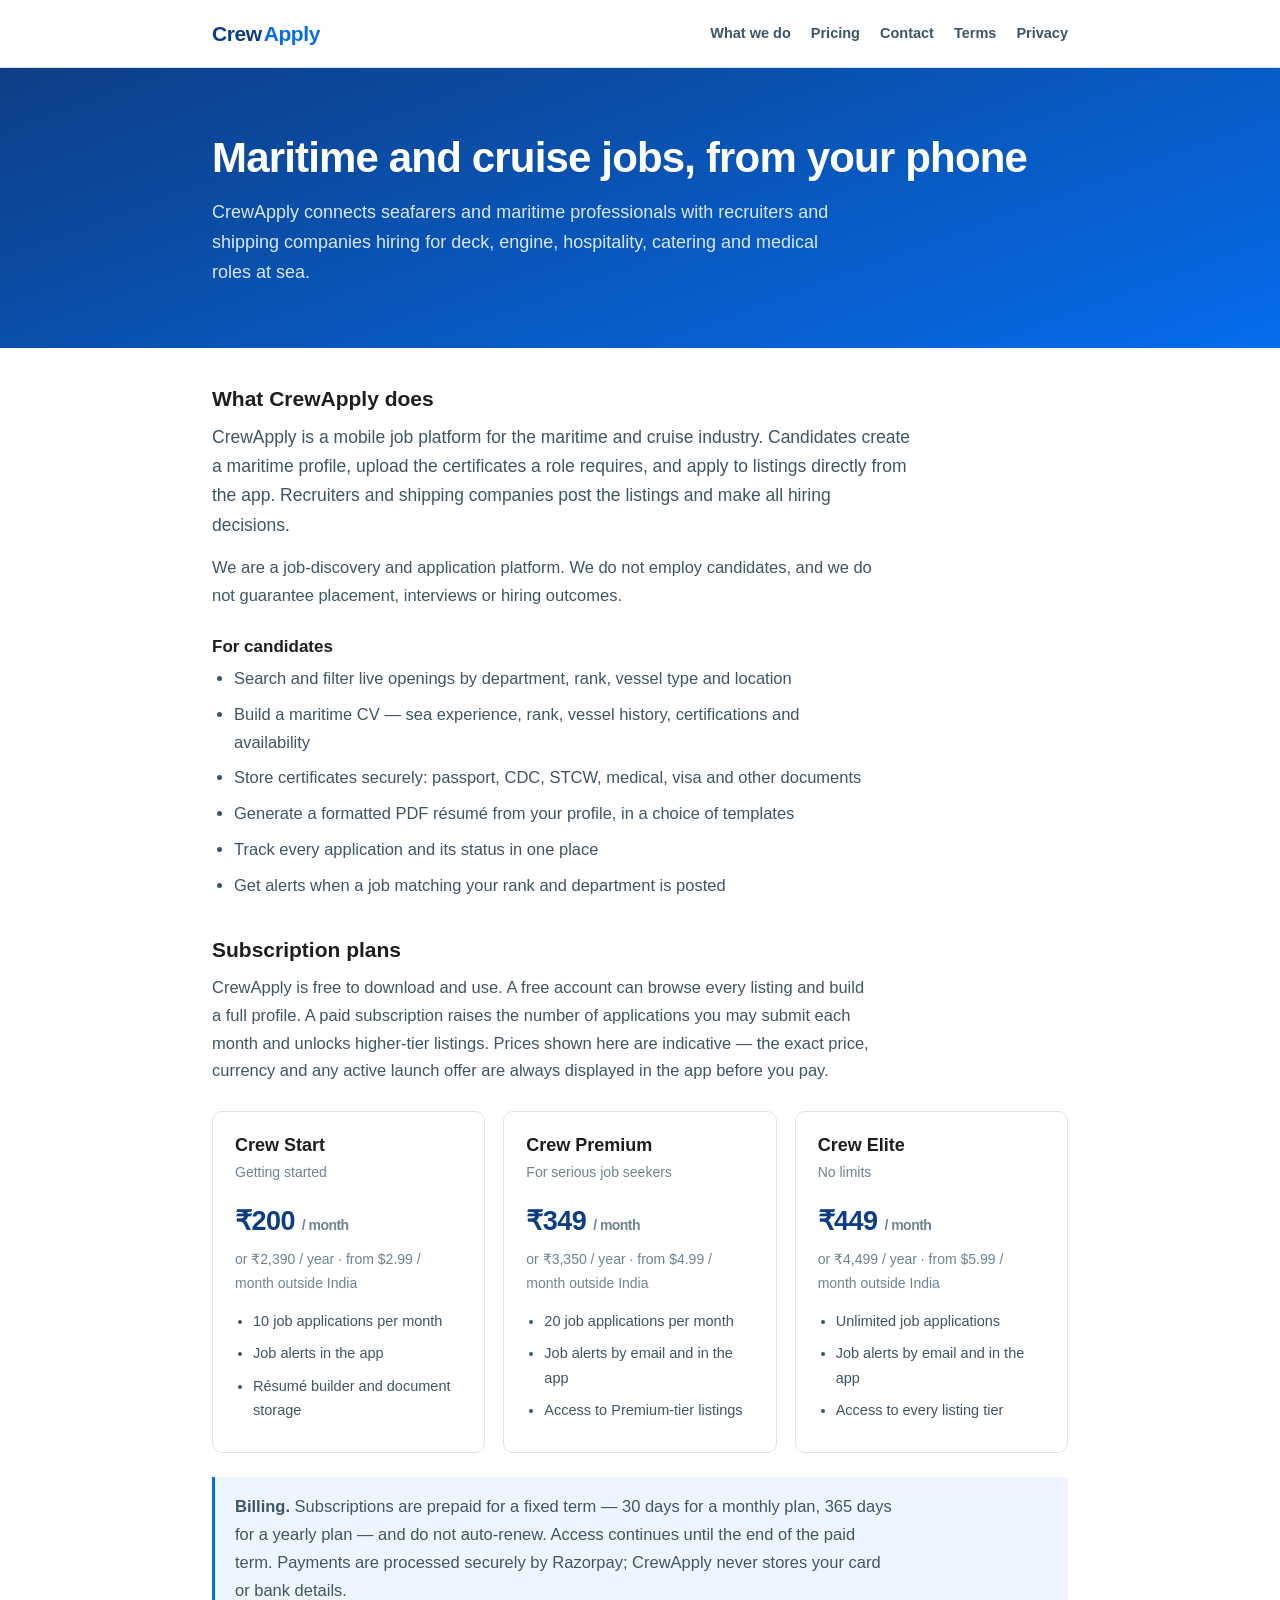
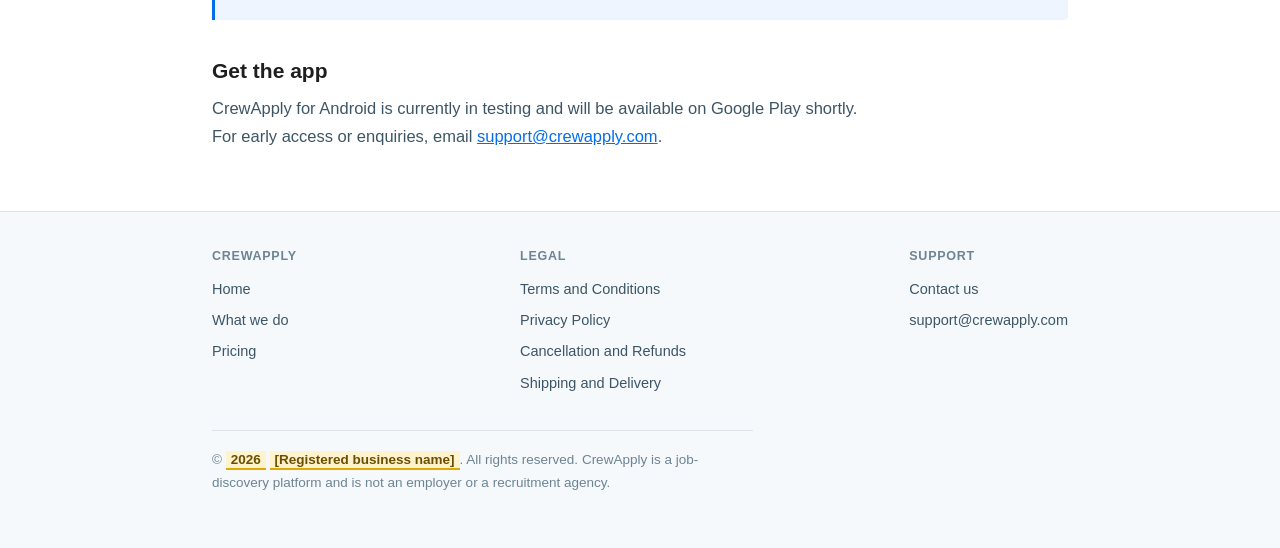
==== index.html @ 40358bd2 "Public website for crewapply.com Static site carrying the product description, pricing, and the five" ====
<!doctype html>
<html lang="en">
<head>
<meta charset="utf-8">
<meta name="viewport" content="width=device-width, initial-scale=1">
<title>CrewApply — Maritime and cruise jobs for seafarers</title>
<meta name="description" content="CrewApply connects seafarers and maritime professionals with verified cruise and shipping job opportunities. Build a maritime CV, upload your certificates, and apply from your phone.">
<link rel="stylesheet" href="assets/site.css">
</head>
<body>

<header class="site">
  <div class="wrap">
    <a class="brand" href="index.html">Crew<span>Apply</span></a>
    <nav>
      <a href="#what">What we do</a>
      <a href="#pricing">Pricing</a>
      <a href="contact.html">Contact</a>
      <a href="terms.html">Terms</a>
      <a href="privacy.html">Privacy</a>
    </nav>
  </div>
</header>

<section class="hero">
  <div class="wrap">
    <h1>Maritime and cruise jobs, from your phone</h1>
    <p>
      CrewApply connects seafarers and maritime professionals with recruiters and shipping companies
      hiring for deck, engine, hospitality, catering and medical roles at sea.
    </p>
  </div>
</section>

<main class="wrap">

  <h2 id="what">What CrewApply does</h2>
  <p class="lead">
    CrewApply is a mobile job platform for the maritime and cruise industry. Candidates create a
    maritime profile, upload the certificates a role requires, and apply to listings directly from
    the app. Recruiters and shipping companies post the listings and make all hiring decisions.
  </p>
  <p>
    We are a job-discovery and application platform. We do not employ candidates, and we do not
    guarantee placement, interviews or hiring outcomes.
  </p>

  <h3>For candidates</h3>
  <ul>
    <li>Search and filter live openings by department, rank, vessel type and location</li>
    <li>Build a maritime CV — sea experience, rank, vessel history, certifications and availability</li>
    <li>Store certificates securely: passport, CDC, STCW, medical, visa and other documents</li>
    <li>Generate a formatted PDF résumé from your profile, in a choice of templates</li>
    <li>Track every application and its status in one place</li>
    <li>Get alerts when a job matching your rank and department is posted</li>
  </ul>

  <h2 id="pricing">Subscription plans</h2>
  <p>
    CrewApply is free to download and use. A free account can browse every listing and build a full
    profile. A paid subscription raises the number of applications you may submit each month and
    unlocks higher-tier listings. Prices shown here are indicative — the exact price, currency and
    any active launch offer are always displayed in the app before you pay.
  </p>

  <div class="cards">
    <div class="card">
      <h3>Crew Start</h3>
      <p class="sub">Getting started</p>
      <div class="price">₹200 <small>/ month</small></div>
      <p class="alt">or ₹2,390 / year · from $2.99 / month outside India</p>
      <ul>
        <li>10 job applications per month</li>
        <li>Job alerts in the app</li>
        <li>Résumé builder and document storage</li>
      </ul>
    </div>

    <div class="card">
      <h3>Crew Premium</h3>
      <p class="sub">For serious job seekers</p>
      <div class="price">₹349 <small>/ month</small></div>
      <p class="alt">or ₹3,350 / year · from $4.99 / month outside India</p>
      <ul>
        <li>20 job applications per month</li>
        <li>Job alerts by email and in the app</li>
        <li>Access to Premium-tier listings</li>
      </ul>
    </div>

    <div class="card">
      <h3>Crew Elite</h3>
      <p class="sub">No limits</p>
      <div class="price">₹449 <small>/ month</small></div>
      <p class="alt">or ₹4,499 / year · from $5.99 / month outside India</p>
      <ul>
        <li>Unlimited job applications</li>
        <li>Job alerts by email and in the app</li>
        <li>Access to every listing tier</li>
      </ul>
    </div>
  </div>

  <div class="note">
    <p>
      <strong>Billing.</strong> Subscriptions are prepaid for a fixed term — 30 days for a monthly
      plan, 365 days for a yearly plan — and do not auto-renew. Access continues until the end of the
      paid term. Payments are processed securely by Razorpay; CrewApply never stores your card or
      bank details.
    </p>
  </div>

  <h2>Get the app</h2>
  <p>
    CrewApply for Android is currently in testing and will be available on Google Play shortly. For
    early access or enquiries, email <a href="mailto:support@crewapply.com">support@crewapply.com</a>.
  </p>

</main>

<footer class="site">
  <div class="wrap">
    <div class="cols">
      <div>
        <h4>CrewApply</h4>
        <a href="index.html">Home</a>
        <a href="index.html#what">What we do</a>
        <a href="index.html#pricing">Pricing</a>
      </div>
      <div>
        <h4>Legal</h4>
        <a href="terms.html">Terms and Conditions</a>
        <a href="privacy.html">Privacy Policy</a>
        <a href="refunds.html">Cancellation and Refunds</a>
        <a href="shipping.html">Shipping and Delivery</a>
      </div>
      <div>
        <h4>Support</h4>
        <a href="contact.html">Contact us</a>
        <a href="mailto:support@crewapply.com">support@crewapply.com</a>
      </div>
    </div>
    <p class="legal">
      &copy; <span class="fill">2026</span> <span class="fill">[Registered business name]</span>. All rights reserved.
      CrewApply is a job-discovery platform and is not an employer or a recruitment agency.
    </p>
  </div>
</footer>

</body>
</html>
---- assets/site.css ----
/* CrewApply public site — shared stylesheet.
   Kept in one file so every page looks identical and there is a single place
   to change the brand. No frameworks, no build step: this is uploaded to
   Hostinger as-is. */

:root {
  --navy: #0D3E85;
  --blue: #056DEC;
  --blue-dark: #1962BA;
  --ink: #1E1E1E;
  --body: #3D5666;
  --muted: #6C8493;
  --rule: #DCE4EA;
  --paper: #FFFFFF;
  --tint: #EFF5FF;
  --wash: #F6F9FC;
  --max: 900px;
}

* { box-sizing: border-box; }

html { scroll-behavior: smooth; }

body {
  margin: 0;
  background: var(--paper);
  color: var(--body);
  font-family: -apple-system, BlinkMacSystemFont, "Segoe UI", Roboto, Arial, sans-serif;
  font-size: 16.5px;
  line-height: 1.68;
  -webkit-font-smoothing: antialiased;
}

.wrap { max-width: var(--max); margin: 0 auto; padding: 0 22px; }

/* ── Header ─────────────────────────────────────────────────────────────── */
header.site {
  border-bottom: 1px solid var(--rule);
  background: var(--paper);
  position: sticky;
  top: 0;
  z-index: 10;
}
header.site .wrap {
  display: flex;
  align-items: center;
  justify-content: space-between;
  gap: 16px;
  padding-top: 16px;
  padding-bottom: 16px;
}
.brand {
  display: inline-flex;
  align-items: baseline;
  gap: 2px;
  font-size: 21px;
  font-weight: 800;
  letter-spacing: -0.02em;
  color: var(--navy);
  text-decoration: none;
}
.brand span { color: var(--blue); }
header.site nav { display: flex; gap: 20px; flex-wrap: wrap; }
header.site nav a {
  color: var(--body);
  text-decoration: none;
  font-size: 14.5px;
  font-weight: 600;
}
header.site nav a:hover { color: var(--blue); }

/* ── Hero ───────────────────────────────────────────────────────────────── */
.hero {
  background: linear-gradient(160deg, #0D3E85 0%, #056DEC 100%);
  color: #fff;
  padding: 66px 0 60px;
}
.hero h1 {
  margin: 0 0 14px;
  font-size: clamp(30px, 5vw, 42px);
  line-height: 1.16;
  letter-spacing: -0.02em;
  color: #fff;
}
.hero p {
  margin: 0;
  max-width: 62ch;
  font-size: 18px;
  color: #D9E7FA;
}

/* ── Content ────────────────────────────────────────────────────────────── */
main { padding: 46px 0 20px; }

h1, h2, h3 { color: var(--ink); line-height: 1.28; }
h1.page { font-size: clamp(26px, 4vw, 34px); margin: 0 0 6px; letter-spacing: -0.02em; }
h2 { font-size: 21px; margin: 38px 0 10px; }
h3 { font-size: 17px; margin: 26px 0 8px; }

.updated {
  color: var(--muted);
  font-size: 14px;
  margin: 0 0 30px;
  padding-bottom: 18px;
  border-bottom: 1px solid var(--rule);
}

p { margin: 0 0 14px; max-width: 72ch; }
ul { margin: 0 0 16px; padding-left: 22px; max-width: 72ch; }
li { margin-bottom: 8px; }
a { color: var(--blue); }

.lead { font-size: 17.5px; color: var(--body); }

.note {
  background: var(--tint);
  border-left: 3px solid var(--blue);
  padding: 16px 20px;
  margin: 24px 0;
  border-radius: 0 4px 4px 0;
}
.note p:last-child { margin-bottom: 0; }

/* Placeholders the business owner must complete before publishing. */
.fill {
  background: #FFF3CD;
  border-bottom: 2px solid #E0A800;
  padding: 1px 5px;
  font-weight: 600;
  color: #6B4E00;
}

/* ── Cards / pricing ────────────────────────────────────────────────────── */
.cards {
  display: grid;
  grid-template-columns: repeat(auto-fit, minmax(240px, 1fr));
  gap: 18px;
  margin: 26px 0 10px;
}
.card {
  border: 1px solid var(--rule);
  border-radius: 10px;
  padding: 22px;
  background: var(--paper);
}
.card h3 { margin: 0 0 4px; font-size: 18px; }
.card .sub { color: var(--muted); font-size: 14px; margin: 0 0 14px; }
.card .price { font-size: 27px; font-weight: 800; color: var(--navy); letter-spacing: -0.02em; }
.card .price small { font-size: 14px; font-weight: 600; color: var(--muted); }
.card .alt { font-size: 14px; color: var(--muted); margin: 4px 0 14px; }
.card ul { margin: 0; padding-left: 18px; font-size: 14.5px; }

/* ── Table ──────────────────────────────────────────────────────────────── */
.tbl { overflow-x: auto; margin: 20px 0; border: 1px solid var(--rule); border-radius: 8px; }
table { border-collapse: collapse; width: 100%; font-size: 15px; min-width: 520px; }
th {
  text-align: left;
  background: var(--wash);
  font-size: 12.5px;
  letter-spacing: 0.05em;
  text-transform: uppercase;
  color: var(--muted);
  padding: 12px 14px;
  border-bottom: 1px solid var(--rule);
  font-weight: 700;
}
td { padding: 12px 14px; border-bottom: 1px solid var(--rule); vertical-align: top; }
tr:last-child td { border-bottom: none; }

/* ── Footer ─────────────────────────────────────────────────────────────── */
footer.site {
  margin-top: 60px;
  border-top: 1px solid var(--rule);
  background: var(--wash);
  padding: 34px 0 40px;
}
footer.site .cols {
  display: flex;
  flex-wrap: wrap;
  gap: 26px 46px;
  justify-content: space-between;
}
footer.site h4 {
  margin: 0 0 10px;
  font-size: 12.5px;
  letter-spacing: 0.06em;
  text-transform: uppercase;
  color: var(--muted);
}
footer.site a { display: block; color: var(--body); text-decoration: none; font-size: 14.5px; margin-bottom: 7px; }
footer.site a:hover { color: var(--blue); text-decoration: underline; }
footer.site .legal {
  margin-top: 28px;
  padding-top: 18px;
  border-top: 1px solid var(--rule);
  font-size: 13.5px;
  color: var(--muted);
}

@media (max-width: 560px) {
  header.site .wrap { flex-direction: column; align-items: flex-start; gap: 10px; }
  header.site nav { gap: 14px; }
}
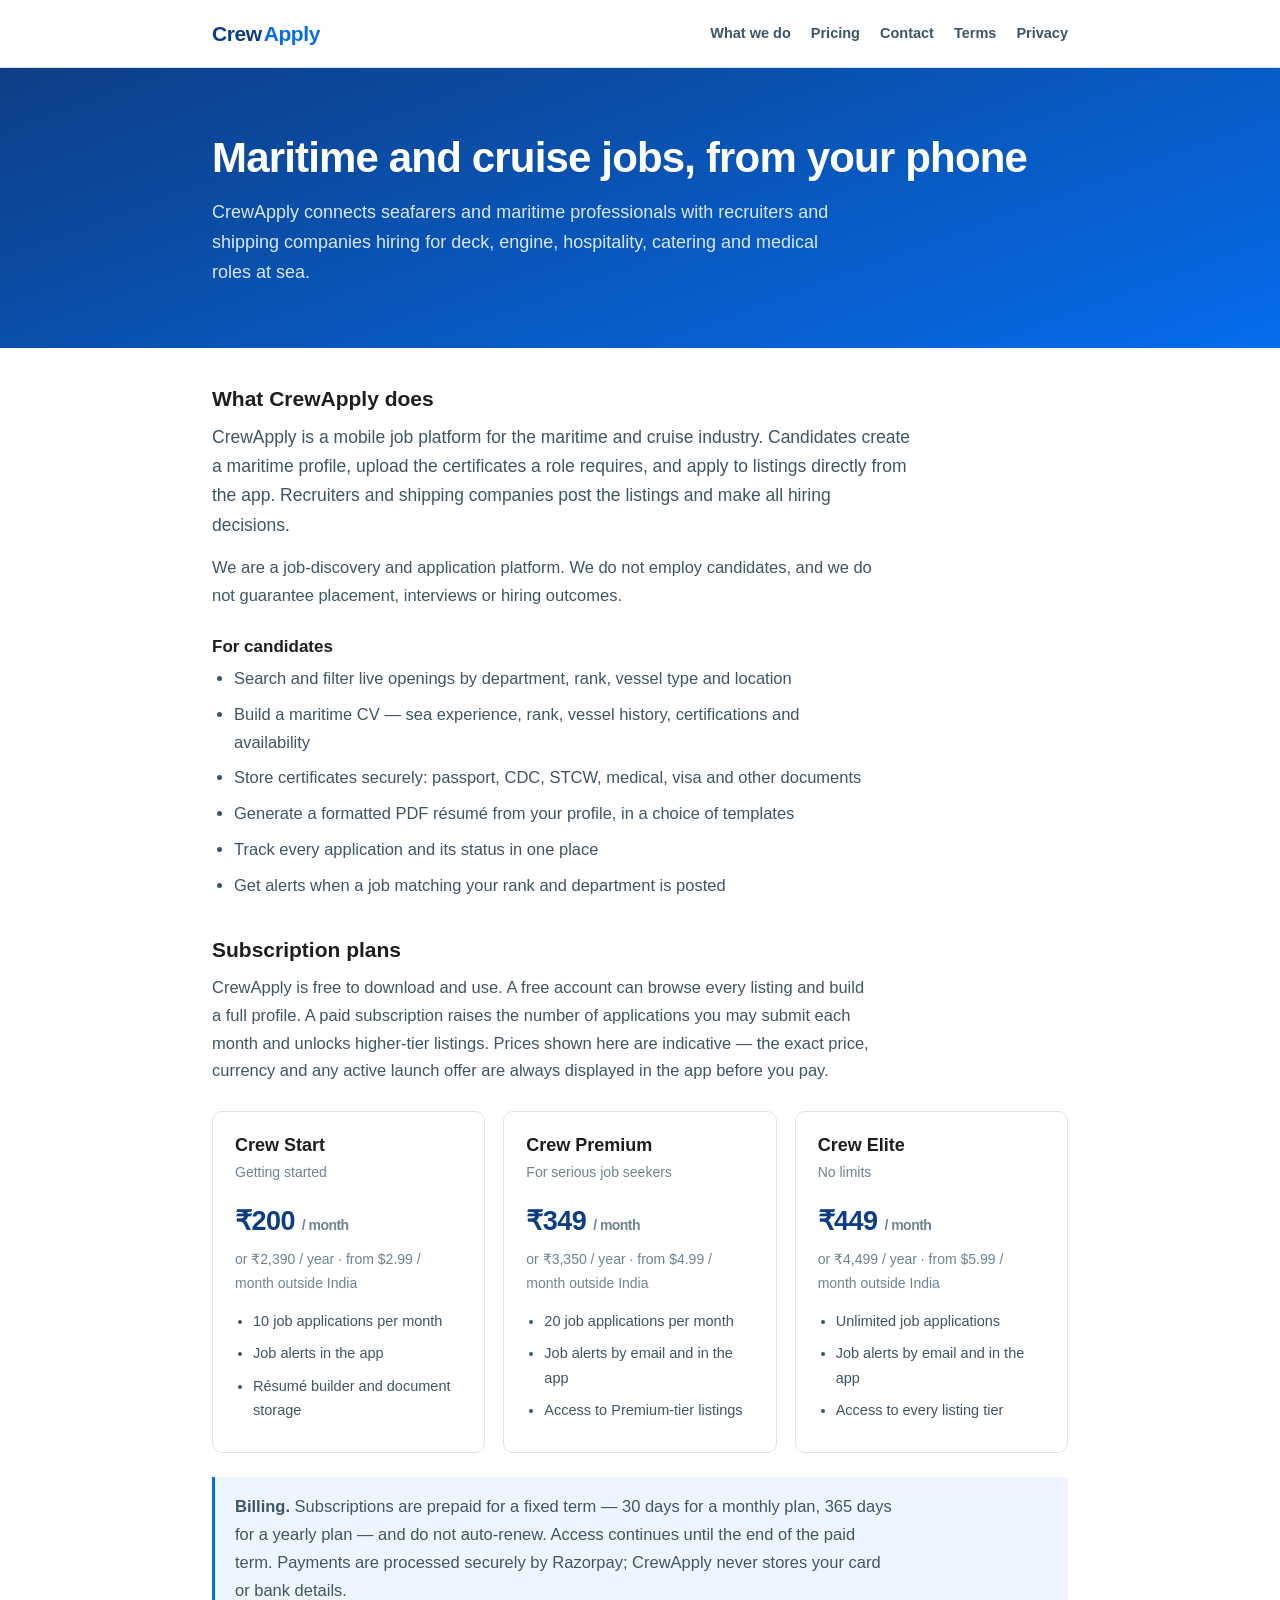
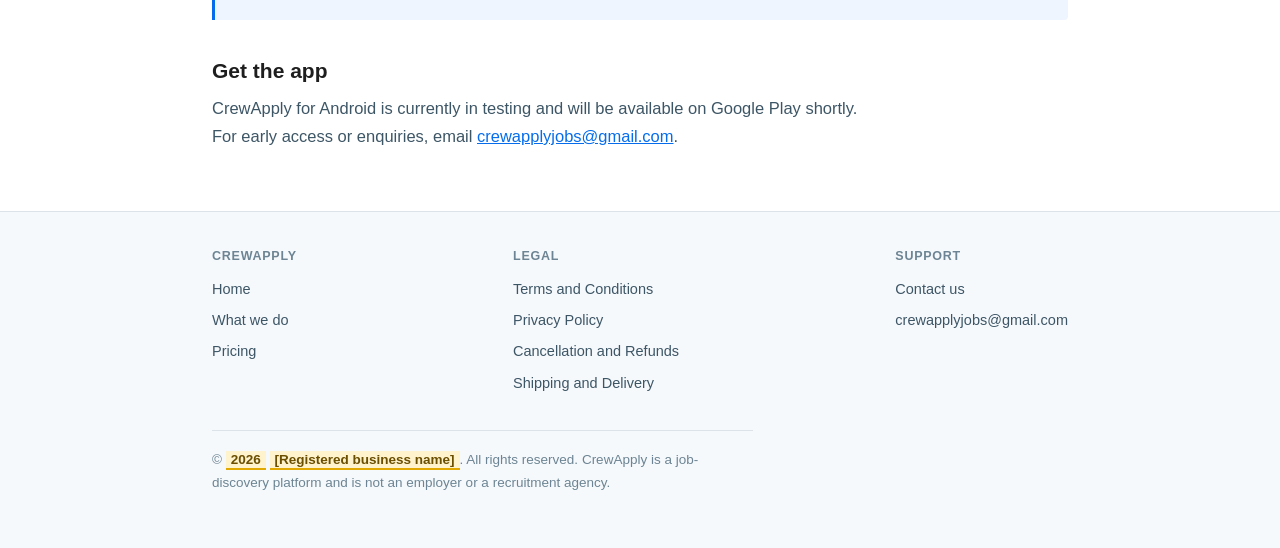
==== commit a23661b4: "Contact by email only; single support address across the site Removes the registered address, phone " ====
--- a/index.html
+++ b/index.html
@@ -113,7 +113,7 @@
   <h2>Get the app</h2>
   <p>
     CrewApply for Android is currently in testing and will be available on Google Play shortly. For
-    early access or enquiries, email <a href="mailto:support@crewapply.com">support@crewapply.com</a>.
+    early access or enquiries, email <a href="mailto:crewapplyjobs@gmail.com">crewapplyjobs@gmail.com</a>.
   </p>
 
 </main>
@@ -137,7 +137,7 @@
       <div>
         <h4>Support</h4>
         <a href="contact.html">Contact us</a>
-        <a href="mailto:support@crewapply.com">support@crewapply.com</a>
+        <a href="mailto:crewapplyjobs@gmail.com">crewapplyjobs@gmail.com</a>
       </div>
     </div>
     <p class="legal">
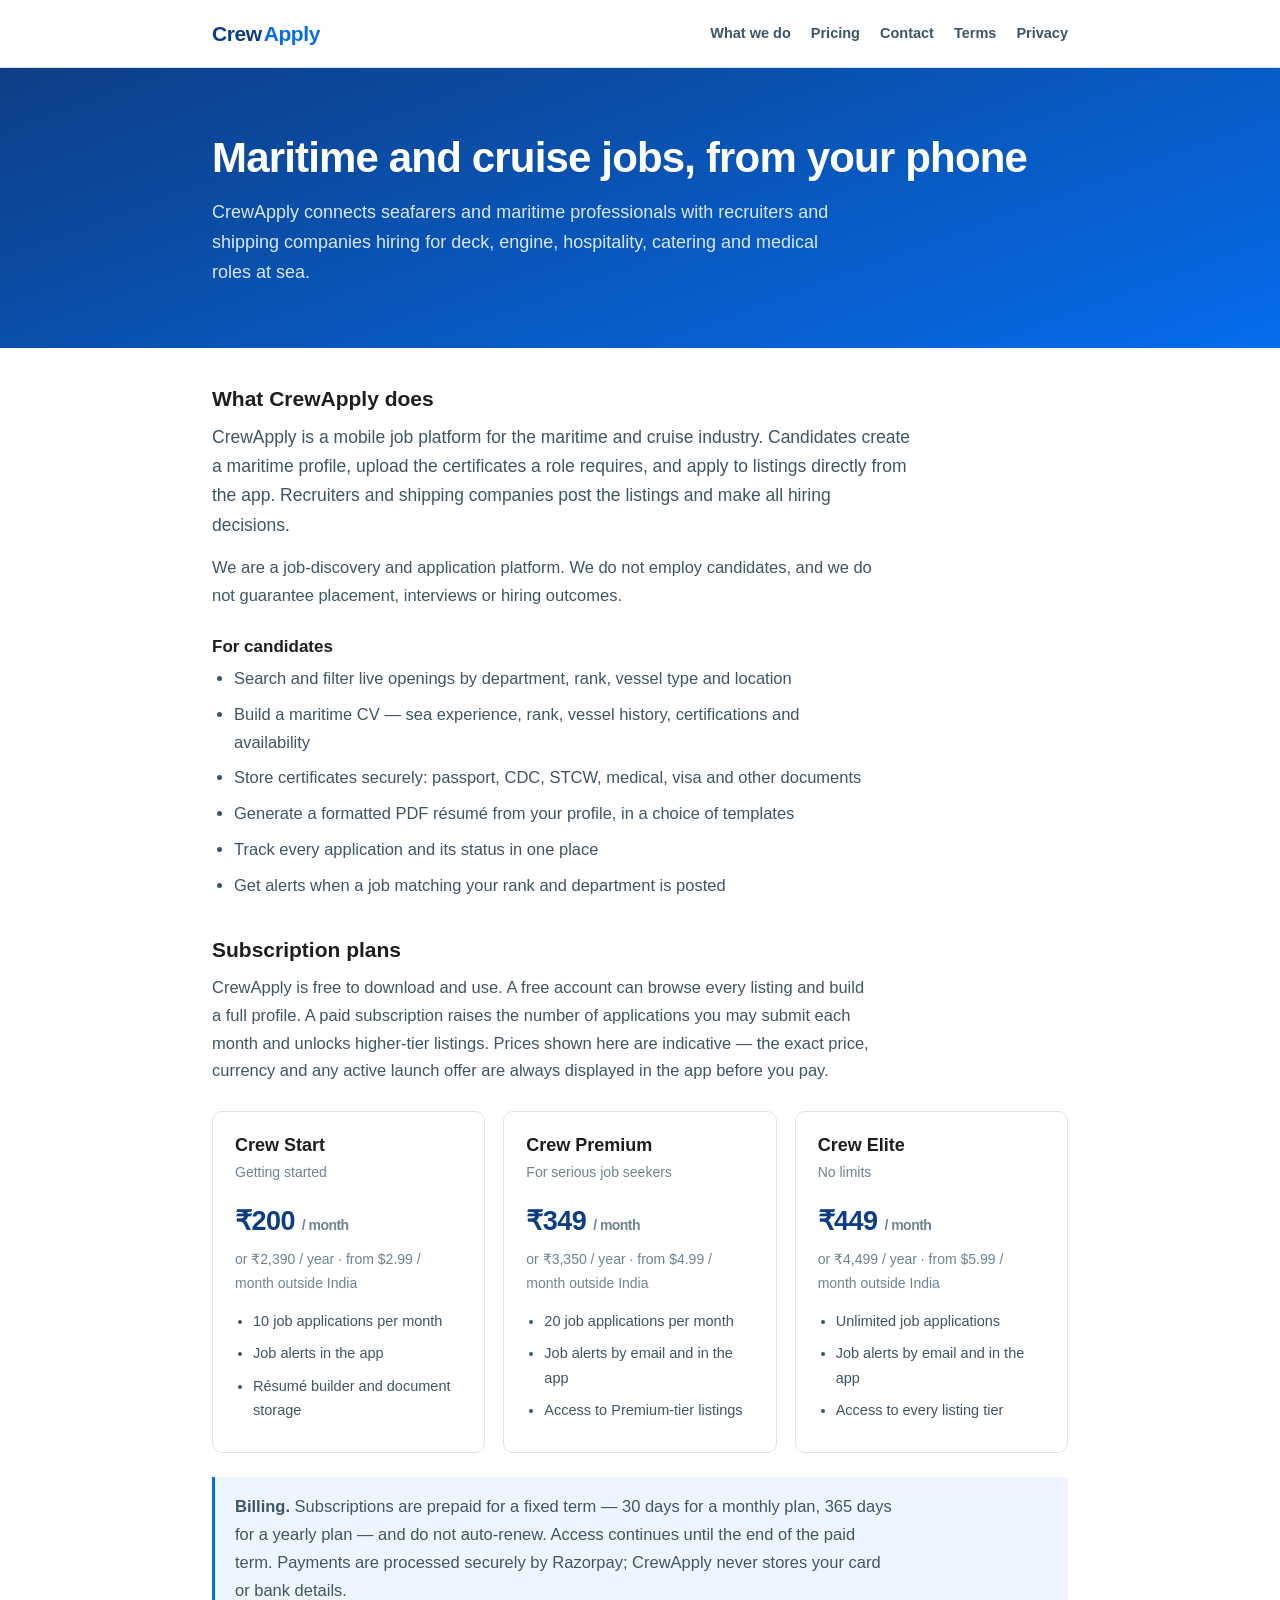
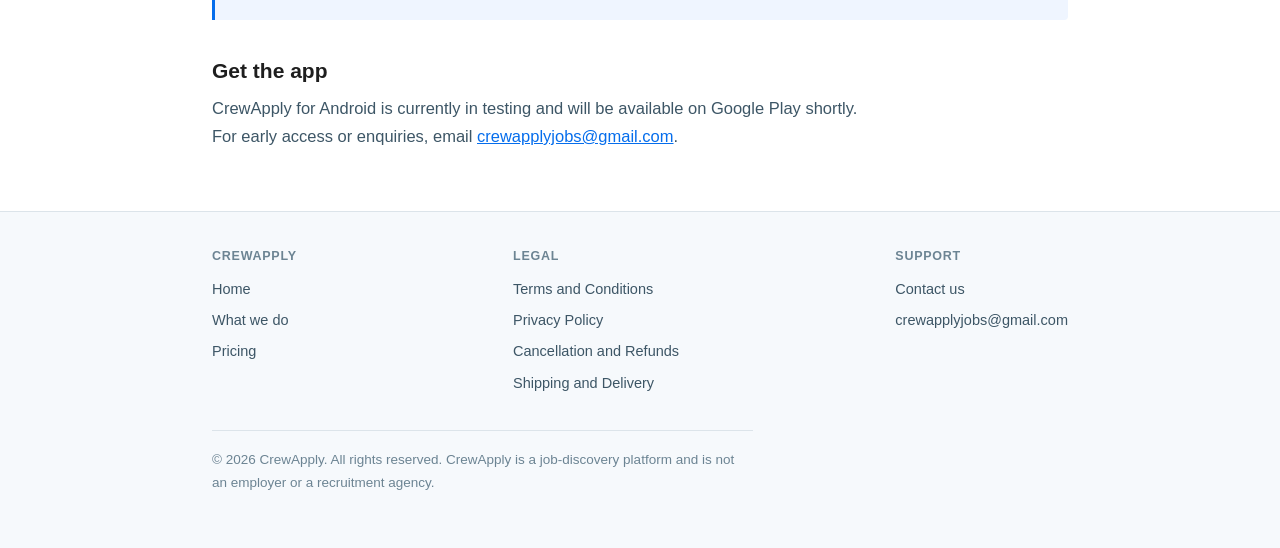
==== commit bdcdd0fd: "Fill in business details ahead of payment-gateway verification Replaces every placeholder with real " ====
--- a/index.html
+++ b/index.html
@@ -141,7 +141,7 @@
       </div>
     </div>
     <p class="legal">
-      &copy; <span class="fill">2026</span> <span class="fill">[Registered business name]</span>. All rights reserved.
+      &copy; 2026 CrewApply. All rights reserved.
       CrewApply is a job-discovery platform and is not an employer or a recruitment agency.
     </p>
   </div>
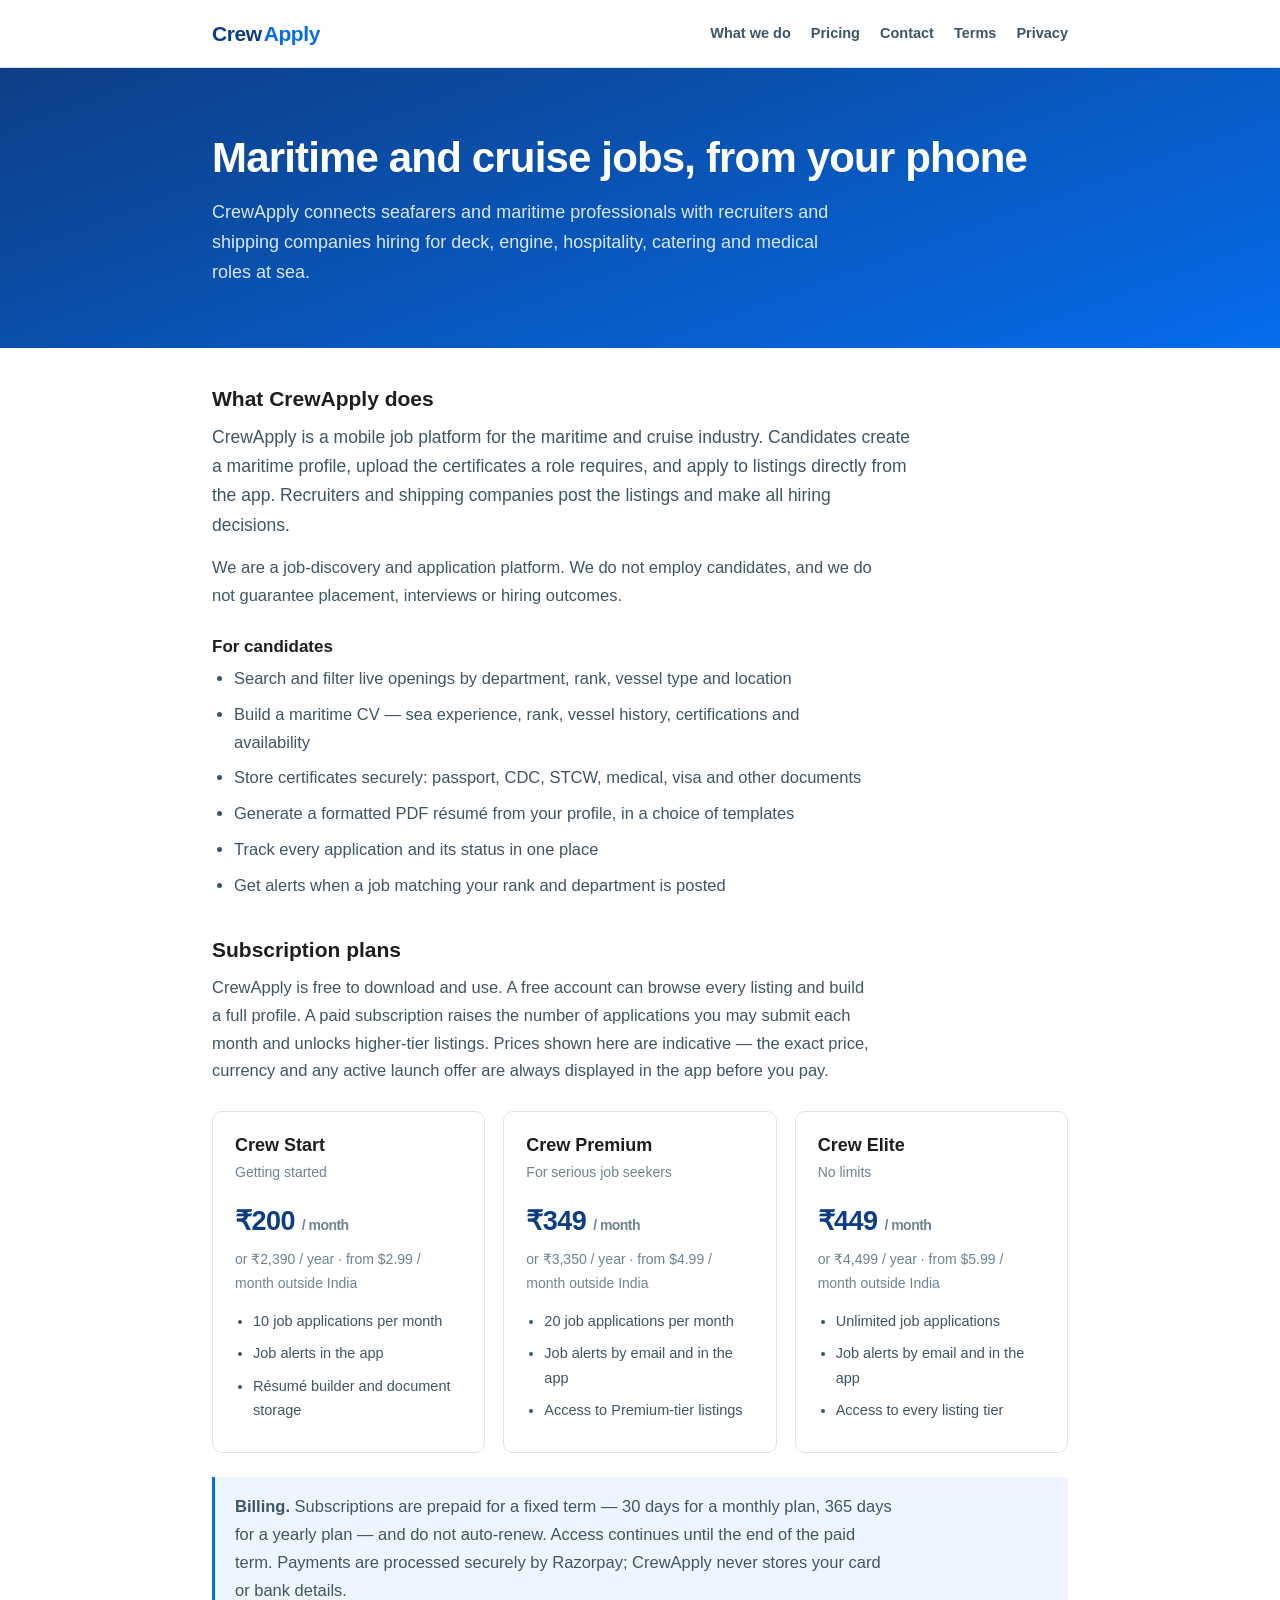
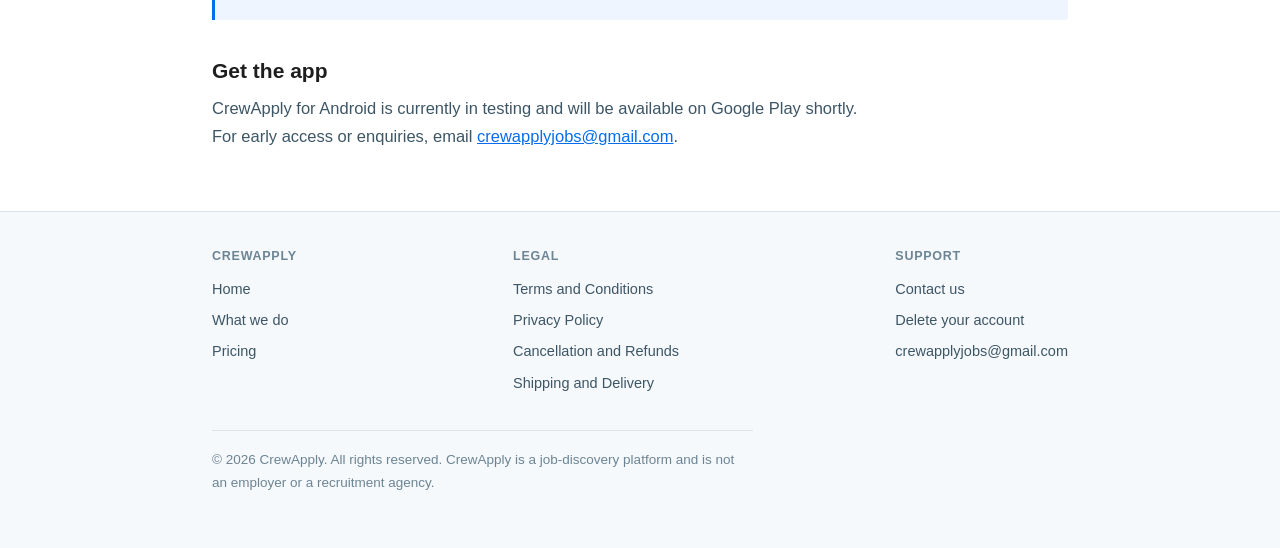
==== commit 47797a3f: "Add a dedicated account deletion page for Play Store review Google Play requires a Delete account UR" ====
--- a/index.html
+++ b/index.html
@@ -137,6 +137,7 @@
       <div>
         <h4>Support</h4>
         <a href="contact.html">Contact us</a>
+        <a href="delete-account.html">Delete your account</a>
         <a href="mailto:crewapplyjobs@gmail.com">crewapplyjobs@gmail.com</a>
       </div>
     </div>
--- a/assets/site.css
+++ b/assets/site.css
@@ -106,7 +106,7 @@
 }
 
 p { margin: 0 0 14px; max-width: 72ch; }
-ul { margin: 0 0 16px; padding-left: 22px; max-width: 72ch; }
+ul, ol { margin: 0 0 16px; padding-left: 22px; max-width: 72ch; }
 li { margin-bottom: 8px; }
 a { color: var(--blue); }
 
